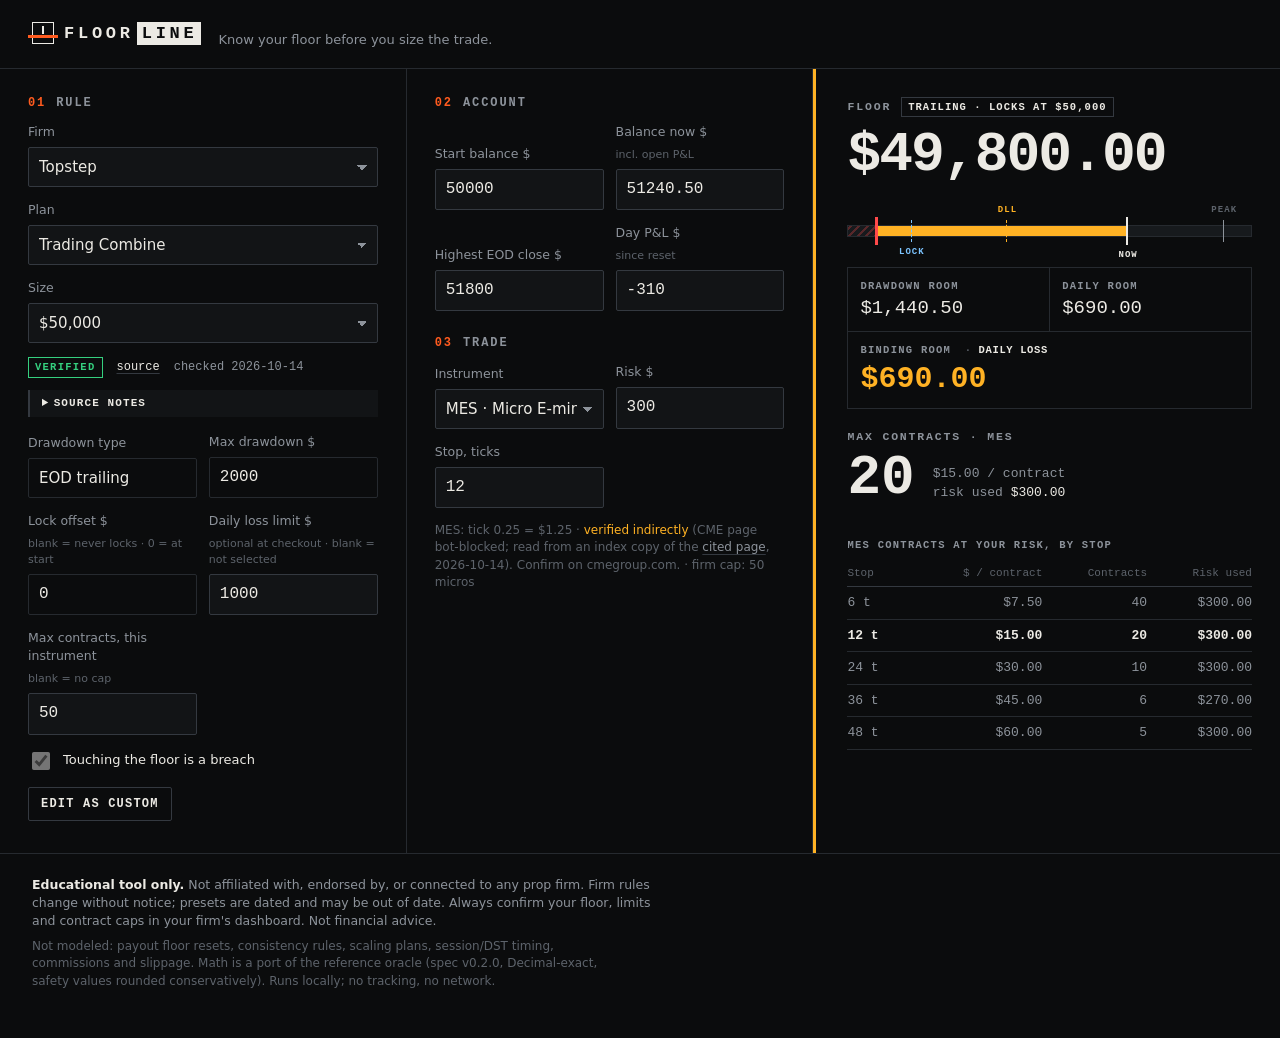
==== index.html @ ad252dd2 "Floorline: static prop drawdown calculator on spec v0.2.0 (JS oracle port, 49/49 goldens, preset sch" ====
<!doctype html>
<html lang="en">
<head>
<meta charset="utf-8">
<meta name="viewport" content="width=device-width, initial-scale=1">
<meta name="color-scheme" content="dark">
<meta name="description" content="Floorline: prop firm drawdown floor, remaining room and position size calculator. Runs entirely in your browser.">
<title>Floorline · prop drawdown floor &amp; size calculator</title>
<link rel="icon" href="data:image/svg+xml,%3Csvg xmlns='http://www.w3.org/2000/svg' viewBox='0 0 16 16'%3E%3Crect width='16' height='16' fill='%230b0c0d'/%3E%3Crect x='2' y='10' width='12' height='2' fill='%23ff5b1f'/%3E%3Crect x='7' y='3' width='2' height='6' fill='%23eceae4'/%3E%3C/svg%3E">
<link rel="stylesheet" href="css/app.css">
</head>
<body>
<header class="top">
  <a class="brand" href="#" aria-label="Floorline home">
    <span class="mark" aria-hidden="true"><i></i></span>
    <span class="word">FLOOR<b>LINE</b></span>
  </a>
  <p class="tag">Know your floor before you size the trade.</p>
</header>

<main class="grid">
  <section class="panel rule" aria-labelledby="h-rule">
    <h2 id="h-rule"><span class="num">01</span>Rule</h2>
    <div class="row3">
      <label>Firm<select id="firm"></select></label>
      <label>Plan<select id="plan"></select></label>
      <label>Size<select id="size"></select></label>
    </div>
    <div id="presetMeta" class="meta"></div>
    <div id="ruleNote" class="note" hidden></div>
    <details id="srcNote" class="src" hidden><summary>Source notes</summary><p></p></details>
    <fieldset id="ruleFields" class="fields">
      <legend class="sr">Rule fields</legend>
      <label data-f="type">Drawdown type
        <select id="ddType">
          <option value="eod_trailing">EOD trailing</option>
          <option value="intraday_trailing">Intraday trailing</option>
          <option value="static">Static</option>
        </select></label>
      <label data-f="dd">Max drawdown $<input id="ddAmt" inputmode="decimal" autocomplete="off"></label>
      <label data-f="lock">Lock offset $ <small>blank = never locks · 0 = at start</small><input id="lockOff" inputmode="decimal" autocomplete="off"></label>
      <label data-f="dll">Daily loss limit $ <small>blank = none</small><input id="dll" inputmode="decimal" autocomplete="off"></label>
      <label data-f="dllpct" hidden>DLL rate<select id="dllPct"></select></label>
      <label data-f="dllbasis" hidden>Balance at last DLL reset $<input id="dllBasis" inputmode="decimal" autocomplete="off"></label>
      <label data-f="cap">Max contracts, this instrument <small>blank = no cap</small><input id="cap" inputmode="numeric" autocomplete="off"></label>
      <label data-f="touch" class="check"><input type="checkbox" id="touch" checked> Touching the floor is a breach</label>
    </fieldset>
    <div class="ruleActions"><button id="toCustom" type="button" class="ghost">Edit as custom</button></div>
  </section>

  <section class="panel acct" aria-labelledby="h-acct">
    <h2 id="h-acct"><span class="num">02</span>Account</h2>
    <div class="row2">
      <label>Start balance $<input id="start" inputmode="decimal" autocomplete="off"></label>
      <label>Balance now $ <small>incl. open P&amp;L</small><input id="bal" inputmode="decimal" autocomplete="off"></label>
      <label><span id="peakLbl">Highest EOD close $</span><input id="peak" inputmode="decimal" autocomplete="off"></label>
      <label>Day P&amp;L $ <small>since reset</small><input id="pnl" inputmode="decimal" autocomplete="off"></label>
    </div>
    <h2 class="sub"><span class="num">03</span>Trade</h2>
    <div class="row2">
      <label>Instrument<select id="inst"></select></label>
      <label>Risk $<input id="risk" inputmode="decimal" autocomplete="off"></label>
      <label data-fut>Stop, ticks<input id="ticks" inputmode="numeric" autocomplete="off"></label>
      <label data-cry hidden>Entry<input id="entry" inputmode="decimal" autocomplete="off"></label>
      <label data-cry hidden>Stop price<input id="stopPx" inputmode="decimal" autocomplete="off"></label>
      <label data-cry hidden>Qty step<input id="step" inputmode="decimal" autocomplete="off"></label>
    </div>
    <p id="instNote" class="fine"></p>
  </section>

  <section class="panel out" aria-labelledby="h-out" aria-live="polite">
    <h2 id="h-out" class="sr">Result</h2>
    <div id="err" class="err" hidden></div>
    <div class="hero">
      <div class="lbl">Floor <span id="lockBadge" class="pill"></span></div>
      <div id="floor" class="big">—</div>
    </div>
    <div id="gauge" class="gauge" aria-hidden="true">
      <div class="rail"><div class="danger"></div><div id="gFill" class="fill"></div>
        <div id="gDll" class="mk dllmk"><span>DLL</span></div>
        <div id="gLock" class="mk lockmk"><span>LOCK</span></div>
        <div id="gStart" class="mk startmk"><span>START</span></div>
        <div id="gPeak" class="mk peakmk"><span>PEAK</span></div>
        <div id="gFloor" class="mk floormk"></div>
        <div id="gEq" class="mk eqmk"><span>NOW</span></div>
      </div>
    </div>
    <dl class="stats">
      <div><dt>Drawdown room</dt><dd id="ddRoom">—</dd></div>
      <div><dt>Daily room</dt><dd id="dRoom">—</dd></div>
      <div class="bind"><dt>Binding room <span id="bindBy" class="by"></span></dt><dd id="bRoom">—</dd></div>
    </dl>
    <div class="size">
      <div class="lbl" id="sizeLbl">Max contracts</div>
      <div class="sizeRow"><div id="contracts" class="big2">—</div><div id="sizeDetail" class="detail"></div></div>
      <div id="flags" class="flags"></div>
    </div>
    <table class="quick" id="quick"><caption id="quickCap">Contracts by stop</caption><thead><tr><th>Stop</th><th>$ / contract</th><th>Contracts</th><th>Risk used</th></tr></thead><tbody></tbody></table>
  </section>
</main>

<footer class="foot">
  <p><strong>Educational tool only.</strong> Not affiliated with, endorsed by, or connected to any prop firm. Firm rules change without notice; presets are dated and may be out of date. Always confirm your floor, limits and contract caps in your firm's dashboard. Not financial advice.</p>
  <p class="fine">Not modeled: payout floor resets, consistency rules, scaling plans, session/DST timing, commissions and slippage. Math is a port of the reference oracle (spec v0.2.0, Decimal-exact, safety values rounded conservatively). Runs locally; no tracking, no network.</p>
</footer>

<script src="js/decimal.js"></script>
<script src="js/oracle.js"></script>
<script src="js/data.js"></script>
<script src="js/app.js"></script>
</body>
</html>
---- css/app.css ----
/* Floorline — instrument-panel aesthetic. System + monospace stacks only. */
:root {
  --bg: #0b0c0d; --panel: #121416; --panel2: #171a1d; --line: #262a2f; --line2: #343940;
  --ink: #eceae4; --mut: #8d939b; --dim: #5d636b;
  --brand: #ff5b1f; --green: #35d07f; --amber: #ffb224; --red: #ff4a4a; --lock: #7cc4ff;
  --lvl: var(--mut);
  --sans: system-ui, -apple-system, "Segoe UI", Roboto, "Helvetica Neue", Arial, sans-serif;
  --mono: ui-monospace, "SF Mono", SFMono-Regular, Menlo, Consolas, "Liberation Mono", monospace;
  color-scheme: dark;
}
* { box-sizing: border-box; }
html { -webkit-text-size-adjust: 100%; }
body { margin: 0; background: var(--bg); color: var(--ink); font: 15px/1.45 var(--sans); }
a { color: var(--ink); text-decoration-color: var(--line2); text-underline-offset: 3px; }
a:hover { text-decoration-color: var(--brand); }
.sr { position: absolute; width: 1px; height: 1px; overflow: hidden; clip: rect(0 0 0 0); }

/* header / logo */
.top { display: flex; flex-wrap: wrap; align-items: baseline; gap: 6px 18px; padding: 18px 16px 14px; border-bottom: 1px solid var(--line); }
.brand { display: inline-flex; align-items: center; gap: 10px; text-decoration: none; }
.mark { position: relative; width: 22px; height: 22px; border: 1.5px solid var(--ink); }
.mark i { position: absolute; left: -5px; right: -5px; bottom: 5px; height: 3px; background: var(--brand); }
.mark::before { content: ""; position: absolute; left: 8.5px; top: 3px; width: 2px; height: 8px; background: var(--ink); }
.word { font: 700 17px/1 var(--mono); letter-spacing: .22em; }
.word b { font-weight: 700; color: var(--bg); background: var(--ink); padding: 2px 3px 2px 5px; margin-left: 3px; }
.tag { margin: 0; color: var(--mut); font-size: 13px; }

/* layout */
.grid { display: grid; gap: 1px; background: var(--line); grid-template-columns: 1fr; }
.panel { background: var(--bg); padding: 20px 16px 22px; min-width: 0; }
.out { order: -1; }   /* mobile: the answer first, inputs below */
.rule { order: -2; }
h2 { margin: 0 0 14px; font: 600 12px/1 var(--mono); letter-spacing: .16em; text-transform: uppercase; color: var(--mut); display: flex; gap: 10px; align-items: center; }
h2.sub { margin-top: 26px; }
.num { color: var(--brand); }

/* forms */
label { display: flex; flex-direction: column; gap: 6px; font-size: 12.5px; color: var(--mut); min-width: 0; }
label small { color: var(--dim); font-size: 11px; }
input, select {
  font: 500 16px/1.2 var(--mono); font-variant-numeric: tabular-nums; color: var(--ink);
  background: var(--panel); border: 1px solid var(--line2); border-radius: 2px; padding: 10px 10px; width: 100%; min-width: 0;
}
select { font-family: var(--sans); font-size: 15px; appearance: none; background-image: linear-gradient(45deg, transparent 50%, var(--mut) 50%), linear-gradient(135deg, var(--mut) 50%, transparent 50%); background-position: calc(100% - 15px) 52%, calc(100% - 10px) 52%; background-size: 5px 5px; background-repeat: no-repeat; padding-right: 26px; }
input:focus, select:focus { outline: none; border-color: var(--ink); box-shadow: 0 0 0 1px var(--ink); }
input:disabled, select:disabled { background: transparent; border-color: var(--line); color: var(--ink); opacity: 1; -webkit-text-fill-color: var(--ink); }
label.check { flex-direction: row; align-items: center; gap: 10px; font-size: 13px; color: var(--ink); grid-column: 1 / -1; }
label.check input { width: 18px; height: 18px; accent-color: var(--brand); }
.row3, .row2, .fields { display: grid; gap: 14px 12px; grid-template-columns: 1fr 1fr; align-items: end; }
.row3 > :first-child { grid-column: 1 / -1; }
.fields { border: 0; padding: 0; margin: 16px 0 0; }
label.flag input, label.flag select { border-color: var(--amber); border-style: dashed; }
.flagtag { font: 600 10px/1 var(--mono); font-style: normal; letter-spacing: .08em; text-transform: uppercase; color: var(--amber); }
[hidden] { display: none !important; }

.meta { display: flex; flex-wrap: wrap; gap: 6px 14px; align-items: center; margin-top: 14px; font: 12px/1.3 var(--mono); color: var(--mut); }
.badge { font: 700 10.5px/1 var(--mono); letter-spacing: .12em; text-transform: uppercase; padding: 4px 6px; border: 1px solid; }
.badge.verified { color: var(--green); }
.badge.partial { color: var(--amber); }
.badge.custom_only, .badge.custom { color: var(--mut); }
.note { margin: 12px 0 0; padding: 10px 12px; border-left: 2px solid var(--amber); background: var(--panel); font-size: 12.5px; color: var(--ink); }
.note.quiet { border-left-color: var(--line2); color: var(--mut); }
.ruleActions { margin-top: 14px; }
button.ghost { font: 600 12px/1 var(--mono); letter-spacing: .1em; text-transform: uppercase; color: var(--ink); background: none; border: 1px solid var(--line2); padding: 10px 12px; cursor: pointer; border-radius: 2px; }
button.ghost:hover { border-color: var(--ink); }
.fine { color: var(--dim); font-size: 12px; margin: 14px 0 0; }
.fine a { color: var(--mut); }
.ind { color: var(--amber); }

/* output */
.out { --lvl: var(--mut); position: relative; }
.out[data-level="green"] { --lvl: var(--green); }
.out[data-level="amber"] { --lvl: var(--amber); }
.out[data-level="red"] { --lvl: var(--red); }
.out::before { content: ""; position: absolute; left: 0; top: 0; bottom: 0; width: 3px; background: var(--lvl); transition: background-color .5s; }
.lbl { font: 600 11.5px/1 var(--mono); letter-spacing: .16em; text-transform: uppercase; color: var(--mut); display: flex; flex-wrap: wrap; align-items: center; gap: 10px; }
.big { font: 600 clamp(38px, 11.5vw, 60px)/1.02 var(--mono); font-variant-numeric: tabular-nums; letter-spacing: -.035em; margin: 10px 0 2px; white-space: nowrap; }
.big.tick { animation: settle .5s ease-out; }
@keyframes settle { 0% { color: var(--brand); } 100% { color: var(--ink); } }
.pill { font: 600 10.5px/1 var(--mono); letter-spacing: .1em; padding: 4px 6px; border: 1px solid var(--line2); color: var(--ink); }
.pill:empty { display: none; }
.pill.lock { color: var(--lock); border-color: var(--lock); }
.pill.red { color: var(--bg); background: var(--red); border-color: var(--red); }
.err { margin: 0 0 14px; padding: 10px 12px; border: 1px solid var(--red); color: var(--ink); font-size: 13px; }
.err b { color: var(--red); font: 700 11px var(--mono); letter-spacing: .1em; margin-right: 6px; }

/* gauge */
.gauge { margin: 22px 0 30px; padding-top: 18px; transition: opacity .3s; }
.gauge.off { opacity: .25; }
.rail { position: relative; height: 12px; background: var(--panel2); border: 1px solid var(--line); }
.danger { position: absolute; left: 0; top: 0; bottom: 0; background: repeating-linear-gradient(-45deg, rgba(255,74,74,.28) 0 2px, transparent 2px 6px); transition: width .45s cubic-bezier(.2,.7,.2,1); }
.fill { position: absolute; top: 0; bottom: 0; background: var(--lvl); transition: left .45s cubic-bezier(.2,.7,.2,1), width .45s cubic-bezier(.2,.7,.2,1), background-color .5s; }
.mk { position: absolute; top: -6px; bottom: -6px; width: 0; border-left: 1px solid var(--mut); transition: left .45s cubic-bezier(.2,.7,.2,1); }
.mk span { position: absolute; top: -14px; left: 0; transform: translateX(-50%); font: 600 9px/1 var(--mono); letter-spacing: .12em; color: var(--mut); white-space: nowrap; }
.floormk { border-left: 3px solid var(--red); margin-left: -1px; top: -9px; bottom: -9px; }
.eqmk { border-left: 2px solid var(--ink); top: -9px; bottom: -9px; }
.eqmk span { top: auto; bottom: -15px; color: var(--ink); }
.peakmk span, .startmk span { color: var(--dim); }
.startmk { border-left-style: dotted; }
.lockmk { border-left: 1px dashed var(--lock); }
.lockmk span { color: var(--lock); top: auto; bottom: -15px; }
.dllmk { border-left: 1px dashed var(--amber); }
.dllmk span { color: var(--amber); }

.stats { display: grid; grid-template-columns: 1fr 1fr; gap: 1px; background: var(--line); border: 1px solid var(--line); margin: 0; }
.stats > div { background: var(--bg); padding: 12px; }
.stats dt { font: 600 10.5px/1.2 var(--mono); letter-spacing: .12em; text-transform: uppercase; color: var(--mut); }
.stats dd { margin: 6px 0 0; font: 500 19px/1.1 var(--mono); font-variant-numeric: tabular-nums; }
.stats .bind { grid-column: 1 / -1; }
.stats .bind dd { font-size: 30px; font-weight: 600; color: var(--lvl); transition: color .5s; }
.by { color: var(--ink); margin-left: 6px; letter-spacing: .06em; }
.by:not(:empty)::before { content: "· "; color: var(--dim); }

.size { margin-top: 22px; }
.sizeRow { display: flex; align-items: flex-end; gap: 18px; margin-top: 8px; }
.big2 { font: 600 56px/1 var(--mono); font-variant-numeric: tabular-nums; }
.detail { font: 13px/1.45 var(--mono); color: var(--mut); padding-bottom: 4px; }
.detail b { color: var(--ink); font-weight: 500; }
.flags { display: flex; flex-wrap: wrap; gap: 8px; margin-top: 12px; }
.flagchip { font: 12px/1.2 var(--mono); padding: 6px 8px; border: 1px solid var(--amber); color: var(--ink); }
.flagchip b { color: var(--amber); letter-spacing: .08em; margin-right: 4px; }

.quick { width: 100%; border-collapse: collapse; margin-top: 22px; font: 13px/1.2 var(--mono); font-variant-numeric: tabular-nums; }
.quick caption { text-align: left; font: 600 10.5px/1 var(--mono); letter-spacing: .12em; text-transform: uppercase; color: var(--mut); padding-bottom: 10px; }
.quick th { text-align: right; font-weight: 500; color: var(--dim); font-size: 11px; padding: 6px 0; border-bottom: 1px solid var(--line2); }
.quick td { text-align: right; padding: 8px 0; border-bottom: 1px solid var(--line); }
.quick th:first-child, .quick td:first-child { text-align: left; }
.quick tr.cur td { color: var(--ink); font-weight: 700; }
.quick tr:not(.cur) td { color: var(--mut); }
.quick sup { color: var(--amber); font-size: 9px; margin-left: 2px; }

.foot { border-top: 1px solid var(--line); padding: 18px 16px 34px; font-size: 12.5px; color: var(--mut); }
.foot p { margin: 0 0 8px; max-width: 78ch; }
.foot strong { color: var(--ink); }

/* desktop */
@media (min-width: 900px) {
  .top { padding: 22px 32px 18px; }
  .grid { grid-template-columns: minmax(0, 1fr) minmax(0, 1fr) minmax(400px, 1.15fr); grid-template-areas: "rule acct out"; min-height: calc(100vh - 140px); }
  .rule { grid-area: rule; } .acct { grid-area: acct; } .out { grid-area: out; }
  .panel { padding: 28px 28px 32px; }
  .out { padding-left: 34px; }
  .row3 > :first-child { grid-column: auto; }
  .row3 { grid-template-columns: 1fr; }
  .row2 { grid-template-columns: 1fr; }
  .foot { padding: 22px 32px 40px; }
}
@media (min-width: 900px) { .big { font-size: clamp(40px, 4.4vw, 64px); } }
@media (min-width: 1200px) { .row2 { grid-template-columns: 1fr 1fr; } }

@media (prefers-reduced-motion: reduce) {
  *, *::before, *::after { transition: none !important; animation: none !important; }
}

details.src { margin: 12px 0 0; font-size: 12.5px; color: var(--mut); border-left: 2px solid var(--line2); padding: 8px 12px; background: var(--panel); }
details.src summary { cursor: pointer; font: 600 11px/1 var(--mono); letter-spacing: .1em; text-transform: uppercase; color: var(--ink); }
details.src p { margin: 8px 0 0; overflow-wrap: anywhere; }
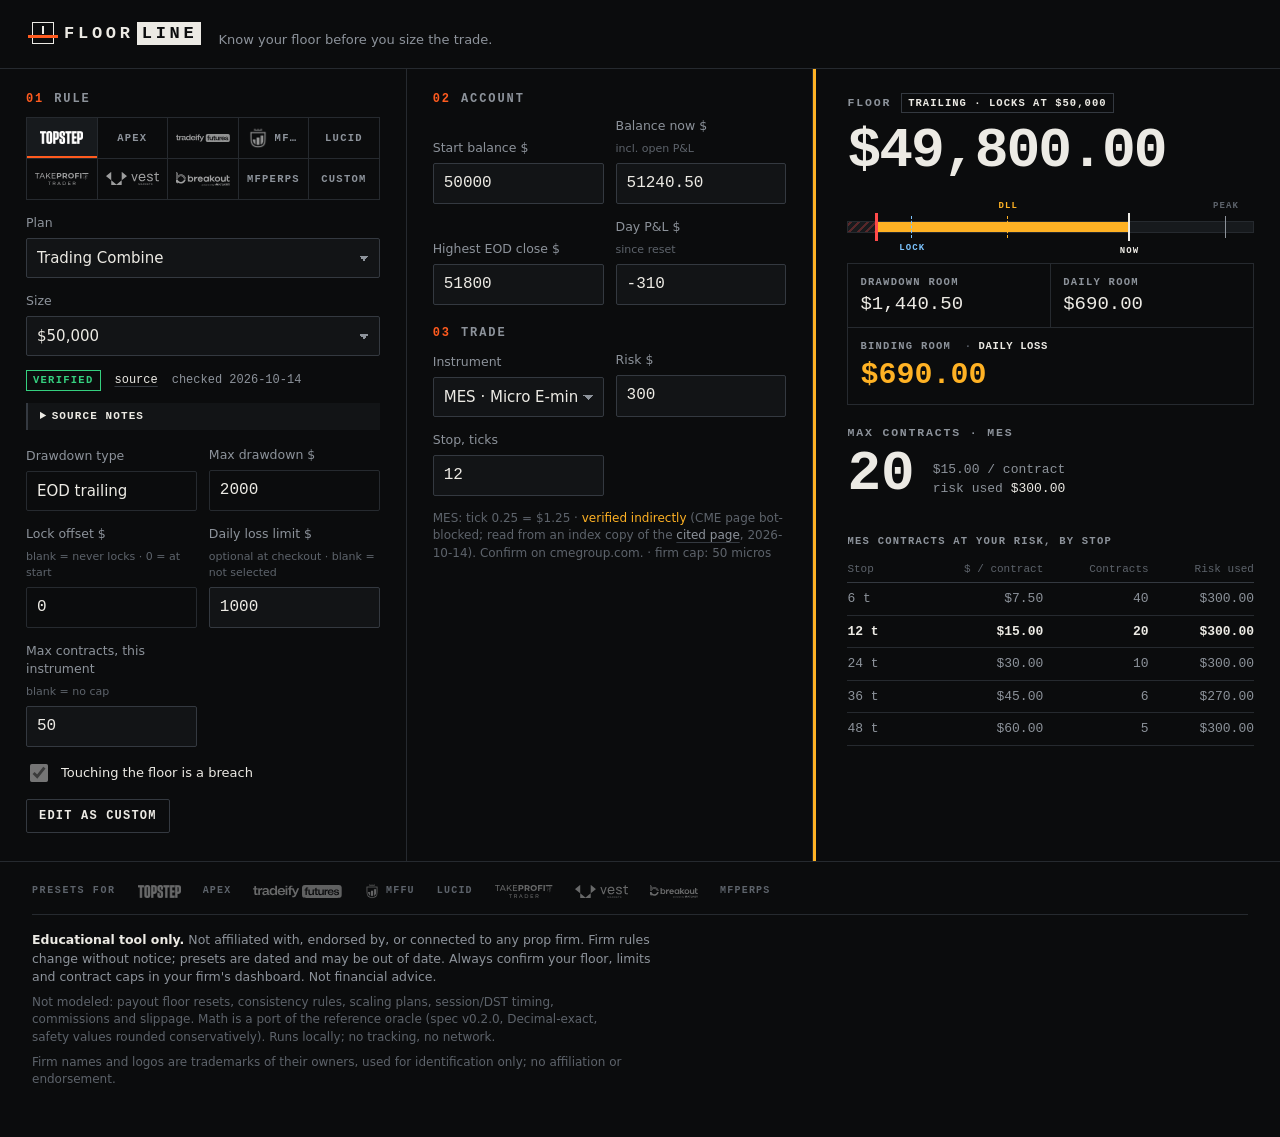
==== commit 7f877231: "site: official firm logos (SOURCES.md) in accessible firm chips + footer strip, trademark note, hidd" ====
--- a/index.html
+++ b/index.html
@@ -21,8 +21,9 @@
 <main class="grid">
   <section class="panel rule" aria-labelledby="h-rule">
     <h2 id="h-rule"><span class="num">01</span>Rule</h2>
+    <div id="firmChips" class="firms" role="radiogroup" aria-label="Firm"></div>
     <div class="row3">
-      <label>Firm<select id="firm"></select></label>
+      <label class="firmSel">Firm<select id="firm"></select></label>
       <label>Plan<select id="plan"></select></label>
       <label>Size<select id="size"></select></label>
     </div>
@@ -99,13 +100,20 @@
   </section>
 </main>
 
+<aside id="trackerCta" class="cta" hidden>
+  <a id="trackerLink" href="#" rel="noopener">Tracking several accounts? <b>Get the Multi-Account Tracker</b> <span aria-hidden="true">→</span></a>
+</aside>
+
 <footer class="foot">
+  <div class="strip" aria-label="Firms with presets"><span class="stripLbl">Presets for</span><div id="logoStrip" class="stripRow"></div></div>
   <p><strong>Educational tool only.</strong> Not affiliated with, endorsed by, or connected to any prop firm. Firm rules change without notice; presets are dated and may be out of date. Always confirm your floor, limits and contract caps in your firm's dashboard. Not financial advice.</p>
   <p class="fine">Not modeled: payout floor resets, consistency rules, scaling plans, session/DST timing, commissions and slippage. Math is a port of the reference oracle (spec v0.2.0, Decimal-exact, safety values rounded conservatively). Runs locally; no tracking, no network.</p>
+  <p class="fine">Firm names and logos are trademarks of their owners, used for identification only; no affiliation or endorsement.</p>
 </footer>
 
 <script src="js/decimal.js"></script>
 <script src="js/oracle.js"></script>
+<script src="js/config.js"></script>
 <script src="js/data.js"></script>
 <script src="js/app.js"></script>
 </body>
--- a/css/app.css
+++ b/css/app.css
@@ -27,11 +27,11 @@
 
 /* layout */
 .grid { display: grid; gap: 1px; background: var(--line); grid-template-columns: 1fr; }
-.panel { background: var(--bg); padding: 20px 16px 22px; min-width: 0; }
+.panel { background: var(--bg); padding: 18px 16px 20px; min-width: 0; }
 .out { order: -1; }   /* mobile: the answer first, inputs below */
 .rule { order: -2; }
-h2 { margin: 0 0 14px; font: 600 12px/1 var(--mono); letter-spacing: .16em; text-transform: uppercase; color: var(--mut); display: flex; gap: 10px; align-items: center; }
-h2.sub { margin-top: 26px; }
+h2 { margin: 0 0 12px; font: 600 12px/1 var(--mono); letter-spacing: .16em; text-transform: uppercase; color: var(--mut); display: flex; gap: 10px; align-items: center; }
+h2.sub { margin-top: 22px; }
 .num { color: var(--brand); }
 
 /* forms */
@@ -47,7 +47,7 @@
 label.check { flex-direction: row; align-items: center; gap: 10px; font-size: 13px; color: var(--ink); grid-column: 1 / -1; }
 label.check input { width: 18px; height: 18px; accent-color: var(--brand); }
 .row3, .row2, .fields { display: grid; gap: 14px 12px; grid-template-columns: 1fr 1fr; align-items: end; }
-.row3 > :first-child { grid-column: 1 / -1; }
+.firmSel { display: none !important; }
 .fields { border: 0; padding: 0; margin: 16px 0 0; }
 label.flag input, label.flag select { border-color: var(--amber); border-style: dashed; }
 .flagtag { font: 600 10px/1 var(--mono); font-style: normal; letter-spacing: .08em; text-transform: uppercase; color: var(--amber); }
@@ -138,9 +138,8 @@
   .top { padding: 22px 32px 18px; }
   .grid { grid-template-columns: minmax(0, 1fr) minmax(0, 1fr) minmax(400px, 1.15fr); grid-template-areas: "rule acct out"; min-height: calc(100vh - 140px); }
   .rule { grid-area: rule; } .acct { grid-area: acct; } .out { grid-area: out; }
-  .panel { padding: 28px 28px 32px; }
+  .panel { padding: 24px 26px 28px; }
   .out { padding-left: 34px; }
-  .row3 > :first-child { grid-column: auto; }
   .row3 { grid-template-columns: 1fr; }
   .row2 { grid-template-columns: 1fr; }
   .foot { padding: 22px 32px 40px; }
@@ -155,3 +154,44 @@
 details.src { margin: 12px 0 0; font-size: 12.5px; color: var(--mut); border-left: 2px solid var(--line2); padding: 8px 12px; background: var(--panel); }
 details.src summary { cursor: pointer; font: 600 11px/1 var(--mono); letter-spacing: .1em; text-transform: uppercase; color: var(--ink); }
 details.src p { margin: 8px 0 0; overflow-wrap: anywhere; }
+
+/* firm chips (radiogroup) */
+.firms { display: grid; grid-template-columns: repeat(5, minmax(0, 1fr)); gap: 1px; background: var(--line); border: 1px solid var(--line); margin: 0 0 14px; }
+.chip { position: relative; height: 44px; display: flex; align-items: center; justify-content: center; padding: 0 8px; background: var(--bg); border: 0; cursor: pointer; color: var(--mut); }
+.chip:hover { background: var(--panel); }
+.chip:focus-visible { outline: 2px solid var(--ink); outline-offset: -2px; z-index: 1; }
+.chip.on { background: var(--panel2); color: var(--ink); }
+.chip.on::after { content: ""; position: absolute; left: 0; right: 0; bottom: 0; height: 2px; background: var(--brand); }
+img.lg, img.sm { display: block; max-width: 100%; object-fit: contain; filter: grayscale(1) brightness(1.25); }
+img.lg { height: 15px; max-height: 15px; opacity: .6; transition: opacity .15s; }
+.chip:hover img.lg, .chip.on img.lg { opacity: 1; }
+.wm { font: 700 10.5px/1 var(--mono); letter-spacing: .12em; text-transform: uppercase; white-space: nowrap; overflow: hidden; text-overflow: ellipsis; }
+.wm.lg { color: inherit; }
+@media (min-width: 900px) { .firms { grid-template-columns: repeat(5, minmax(0, 1fr)); } .chip { height: 40px; } }
+
+/* footer logo strip */
+.strip { display: flex; flex-wrap: wrap; align-items: center; gap: 10px 22px; padding: 0 0 16px; margin-bottom: 16px; border-bottom: 1px solid var(--line); }
+.stripLbl { font: 600 10px/1 var(--mono); letter-spacing: .16em; text-transform: uppercase; color: var(--dim); }
+.stripRow { display: flex; flex-wrap: wrap; align-items: center; gap: 12px 22px; }
+.si { display: inline-flex; align-items: center; height: 14px; }
+img.sm { height: 13px; opacity: .38; }
+.wm.sm { color: var(--dim); font-size: 10px; }
+
+/* tracker CTA (hidden until FLOORLINE_CONFIG.TRACKER_URL is set) */
+.cta { border-top: 1px solid var(--line); }
+.cta a { display: flex; flex-wrap: wrap; gap: 6px; align-items: baseline; padding: 16px; color: var(--mut); text-decoration: none; font-size: 14px; }
+.cta a b { color: var(--ink); font-weight: 600; }
+.cta a span { color: var(--brand); font-family: var(--mono); }
+.cta a:hover b { text-decoration: underline; text-decoration-color: var(--brand); text-underline-offset: 4px; }
+@media (min-width: 900px) { .cta a { padding: 18px 32px; } }
+img.lg[src*="topstep"] { height: 13px; }
+img.lg[src*="myfundedfutures"], img.sm[src*="myfundedfutures"] { height: 22px; max-height: 22px; }
+img.sm[src*="myfundedfutures"] { height: 16px; }
+img.lg[src*="takeprofit"] { height: 18px; max-height: 18px; }
+.mk2 { display: inline-flex; align-items: center; gap: 6px; min-width: 0; }
+@media (max-width: 520px) {
+  .chip { padding: 0 4px; }
+  .chip .wm { letter-spacing: .03em; font-size: 9.5px; }
+  .chip .mk2 { gap: 3px; }
+  img.lg[src*="myfundedfutures"] { height: 16px; }
+}
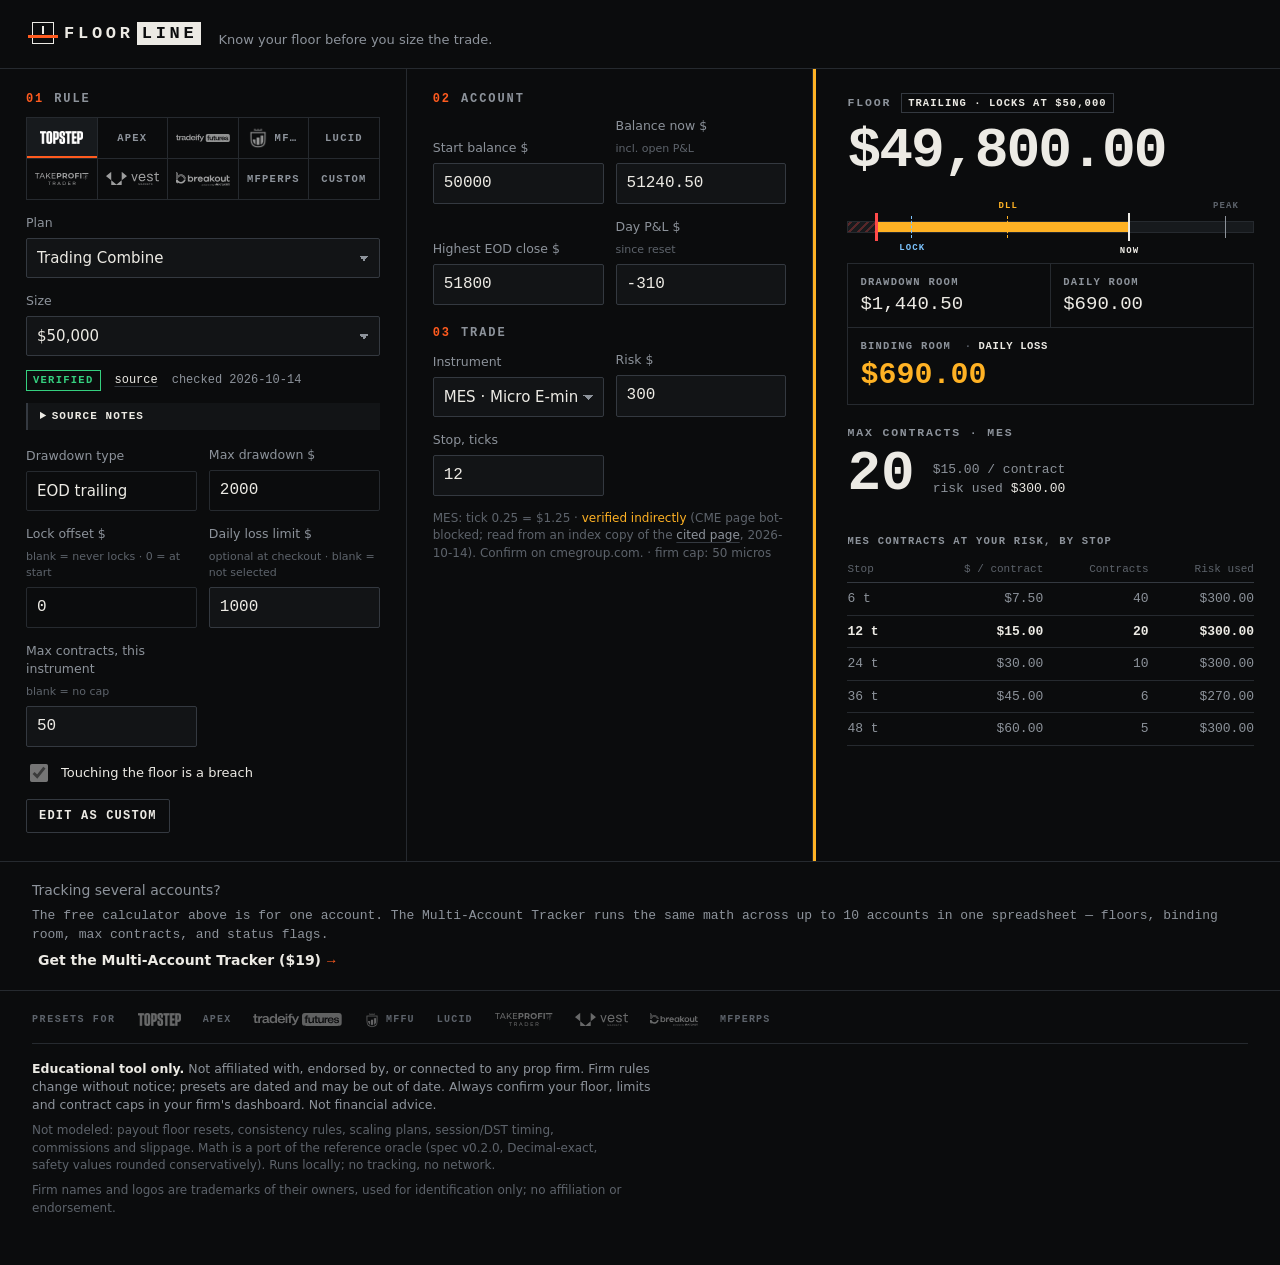
==== commit ca303e9b: "Strengthen multi-account tracker CTA for clearer conversion" ====
--- a/index.html
+++ b/index.html
@@ -5,7 +5,7 @@
 <meta name="viewport" content="width=device-width, initial-scale=1">
 <meta name="color-scheme" content="dark">
 <meta name="description" content="Floorline: prop firm drawdown floor, remaining room and position size calculator. Runs entirely in your browser.">
-<title>Floorline · prop drawdown floor &amp; size calculator</title>
+<title>Floorline · prop drawdown floor & size calculator</title>
 <link rel="icon" href="data:image/svg+xml,%3Csvg xmlns='http://www.w3.org/2000/svg' viewBox='0 0 16 16'%3E%3Crect width='16' height='16' fill='%230b0c0d'/%3E%3Crect x='2' y='10' width='12' height='2' fill='%23ff5b1f'/%3E%3Crect x='7' y='3' width='2' height='6' fill='%23eceae4'/%3E%3C/svg%3E">
 <link rel="stylesheet" href="css/app.css">
 </head>
@@ -53,9 +53,9 @@
     <h2 id="h-acct"><span class="num">02</span>Account</h2>
     <div class="row2">
       <label>Start balance $<input id="start" inputmode="decimal" autocomplete="off"></label>
-      <label>Balance now $ <small>incl. open P&amp;L</small><input id="bal" inputmode="decimal" autocomplete="off"></label>
+      <label>Balance now $ <small>incl. open P&L</small><input id="bal" inputmode="decimal" autocomplete="off"></label>
       <label><span id="peakLbl">Highest EOD close $</span><input id="peak" inputmode="decimal" autocomplete="off"></label>
-      <label>Day P&amp;L $ <small>since reset</small><input id="pnl" inputmode="decimal" autocomplete="off"></label>
+      <label>Day P&L $ <small>since reset</small><input id="pnl" inputmode="decimal" autocomplete="off"></label>
     </div>
     <h2 class="sub"><span class="num">03</span>Trade</h2>
     <div class="row2">
@@ -101,7 +101,7 @@
 </main>
 
 <aside id="trackerCta" class="cta" hidden>
-  <a id="trackerLink" href="#" rel="noopener">Tracking several accounts? <b>Get the Multi-Account Tracker</b> <span aria-hidden="true">→</span></a>
+  <a id="trackerLink" href="#" rel="noopener">Tracking several accounts?<br><span style="font-size:13px;color:var(--mut);">The free calculator above is for one account. The Multi-Account Tracker runs the same math across up to 10 accounts in one spreadsheet — floors, binding room, max contracts, and status flags.</span><br><b>Get the Multi-Account Tracker ($19)</b> <span aria-hidden="true">→</span></a>
 </aside>
 
 <footer class="foot">
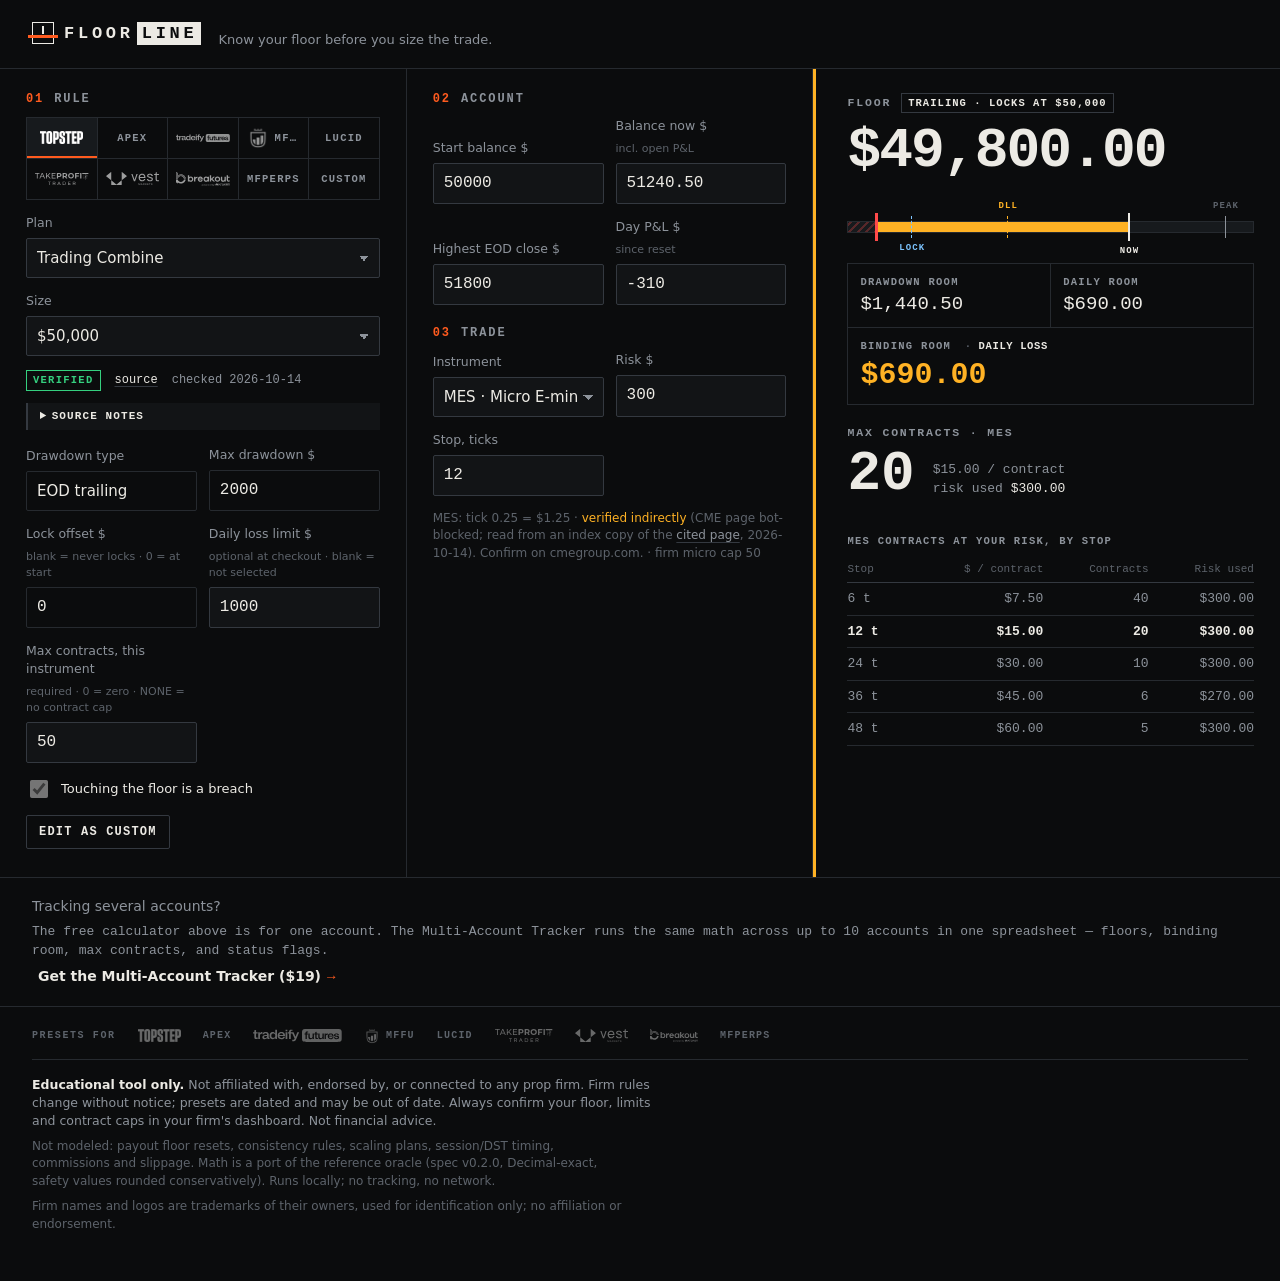
==== commit 06e13720: "Make contract caps follow the instrument. ES and NQ use the mini cap and MES and MNQ use the micro c" ====
--- a/index.html
+++ b/index.html
@@ -43,7 +43,7 @@
       <label data-f="dll">Daily loss limit $ <small>blank = none</small><input id="dll" inputmode="decimal" autocomplete="off"></label>
       <label data-f="dllpct" hidden>DLL rate<select id="dllPct"></select></label>
       <label data-f="dllbasis" hidden>Balance at last DLL reset $<input id="dllBasis" inputmode="decimal" autocomplete="off"></label>
-      <label data-f="cap">Max contracts, this instrument <small>blank = no cap</small><input id="cap" inputmode="numeric" autocomplete="off"></label>
+      <label data-f="cap">Max contracts, this instrument <small>required · 0 = zero · NONE = no contract cap</small><input id="cap" inputmode="text" autocomplete="off"></label>
       <label data-f="touch" class="check"><input type="checkbox" id="touch" checked> Touching the floor is a breach</label>
     </fieldset>
     <div class="ruleActions"><button id="toCustom" type="button" class="ghost">Edit as custom</button></div>
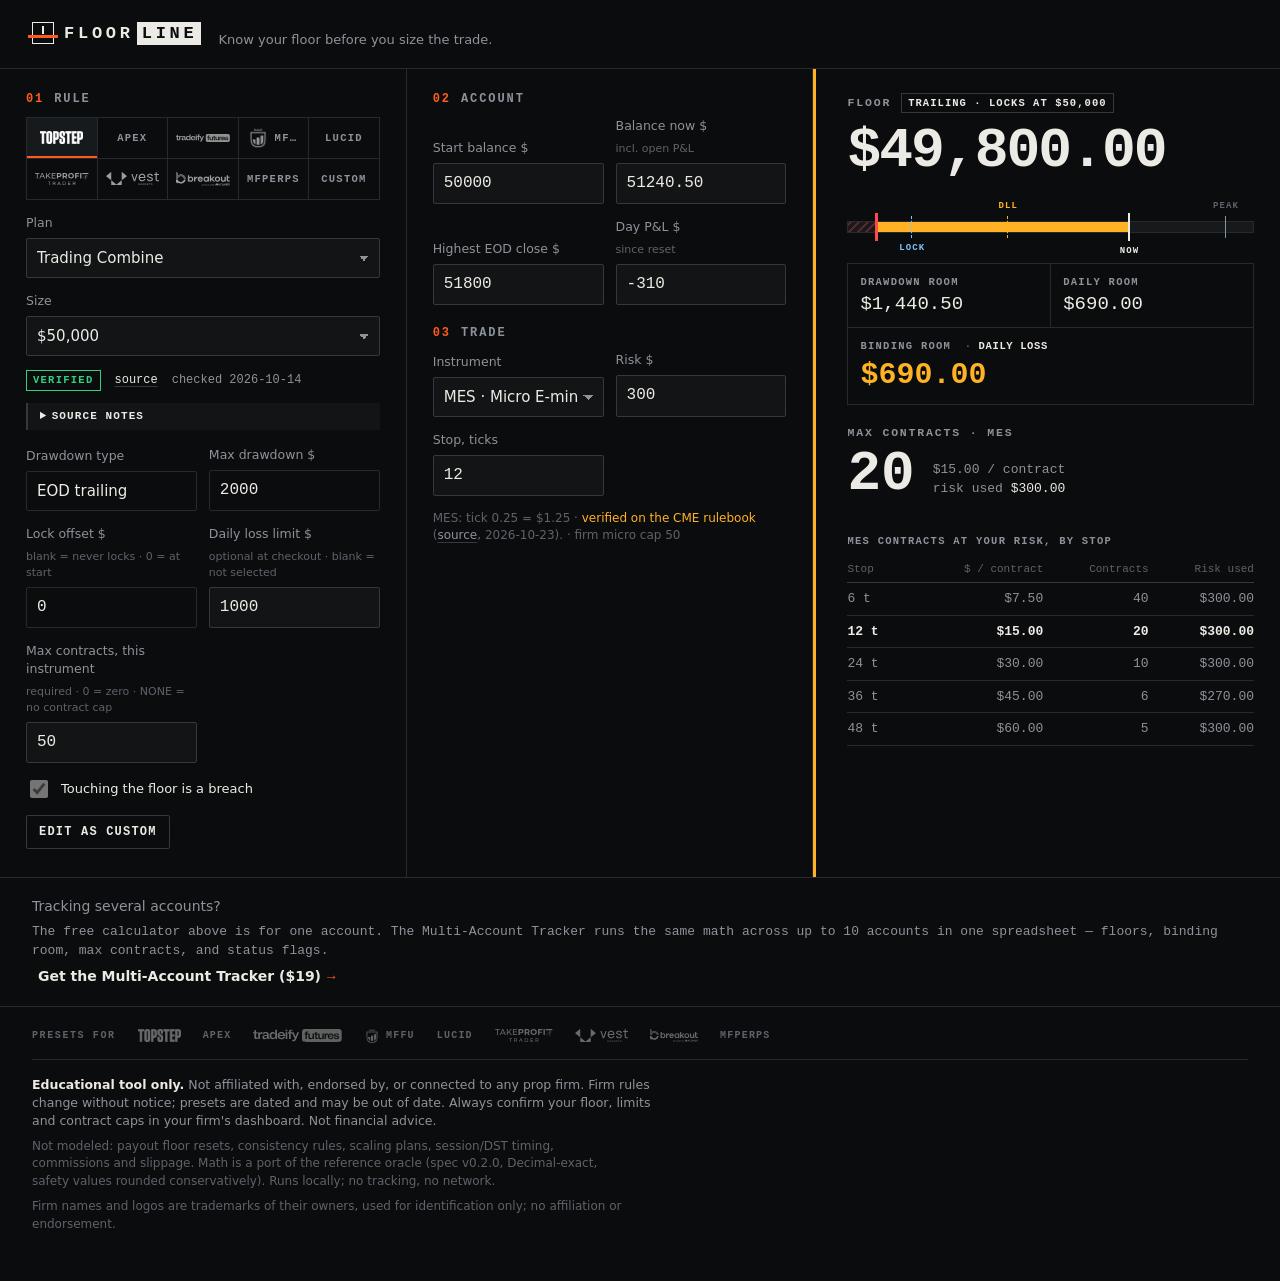
==== commit d1f5b542: "Hide the outdated combined Vest Evaluation presets from the selector. P031–P033 stay in the preset f" ====
--- a/index.html
+++ b/index.html
@@ -115,6 +115,7 @@
 <script src="js/oracle.js"></script>
 <script src="js/config.js"></script>
 <script src="js/data.js"></script>
+<script src="js/selector.js"></script>
 <script src="js/app.js"></script>
 </body>
 </html>
--- a/css/app.css
+++ b/css/app.css
@@ -114,6 +114,7 @@
 .size { margin-top: 22px; }
 .sizeRow { display: flex; align-items: flex-end; gap: 18px; margin-top: 8px; }
 .big2 { font: 600 56px/1 var(--mono); font-variant-numeric: tabular-nums; }
+.big2.statusWord { font: 600 22px/1.25 var(--mono); letter-spacing: 0; }
 .detail { font: 13px/1.45 var(--mono); color: var(--mut); padding-bottom: 4px; }
 .detail b { color: var(--ink); font-weight: 500; }
 .flags { display: flex; flex-wrap: wrap; gap: 8px; margin-top: 12px; }
